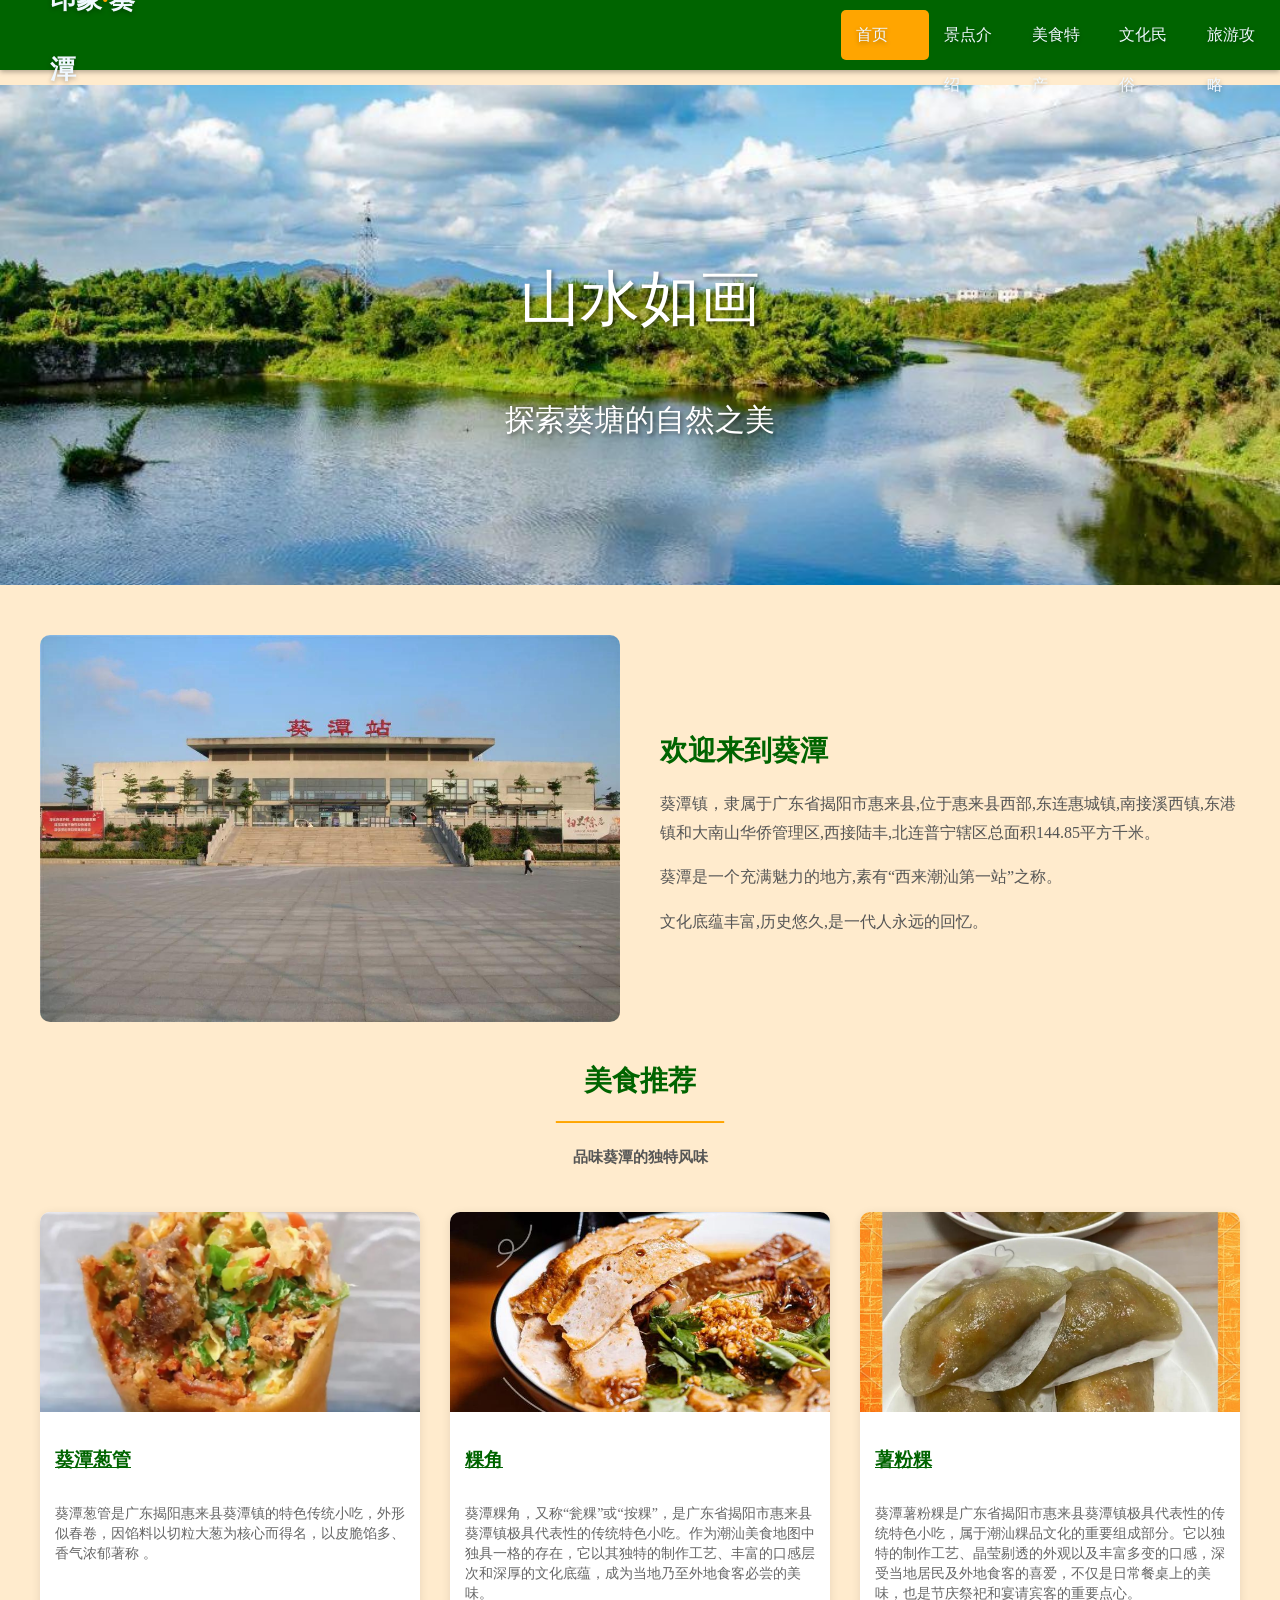
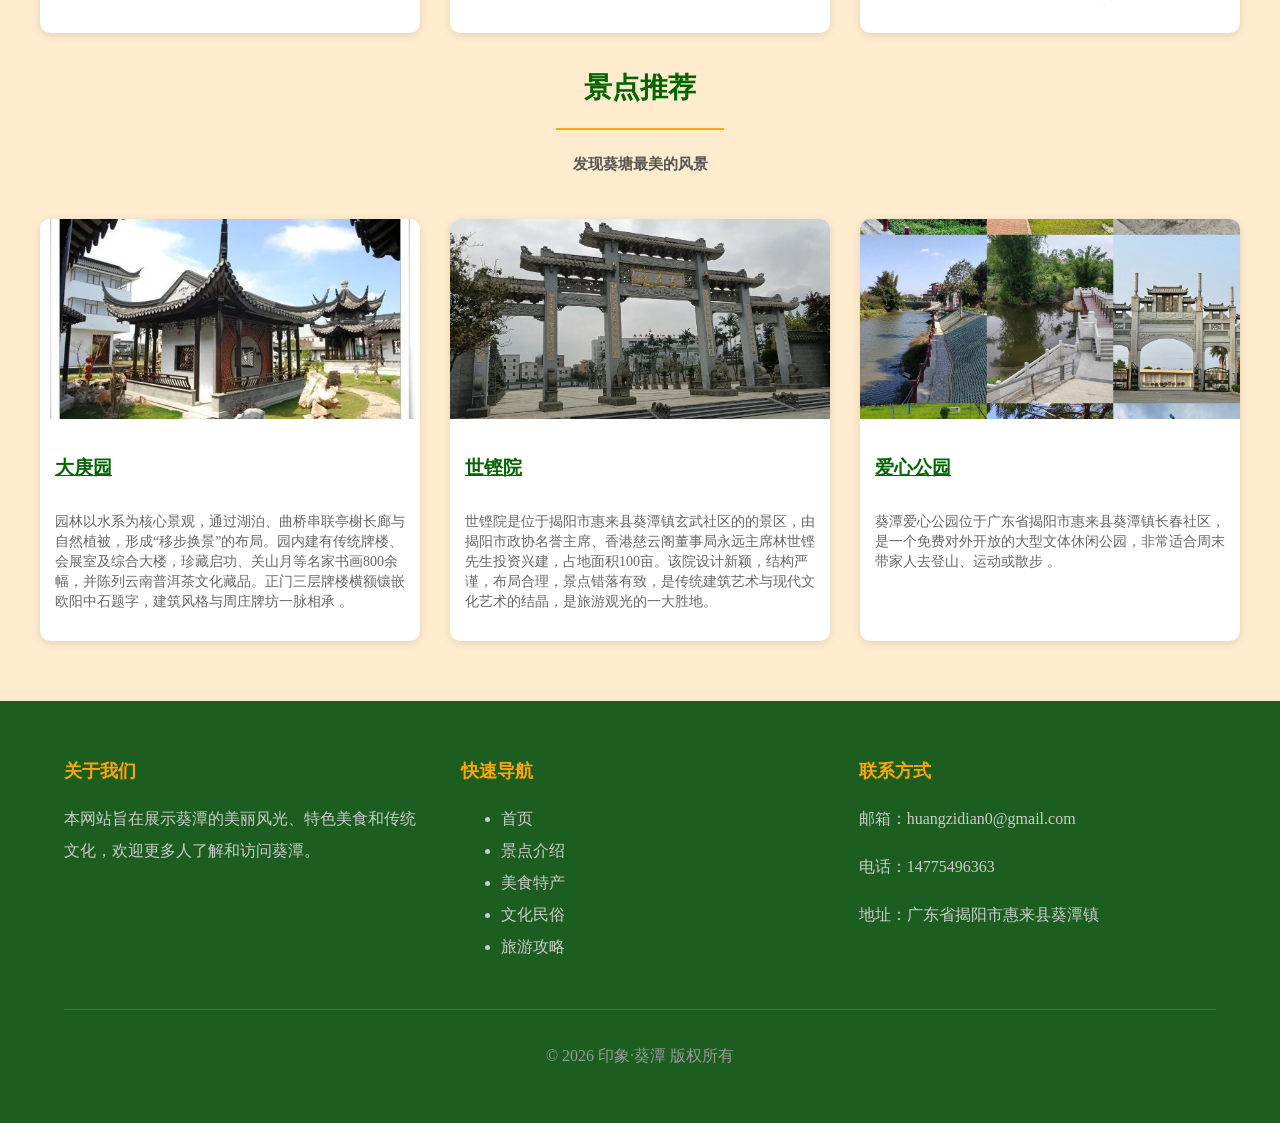
==== index.html @ 5d6b2a7b "初始提交：HTML实训项目" ====
<!DOCTYPE html>
<html lang="zh-CN">
<head>
    <meta charset="UTF-8">
    <title>我的家乡</title>
    <link rel="stylesheet" type="text/css" href="./css/css.css">
</head>
<body>
    <header id="header">
        <div class="nav">
            <div class="logo"><span>印象</span><span class="dot">·</span><span>葵潭</span></div>
            <a href="index.html" class="nav_font1">首页</a>
            <a href="attractions.html" class="nav_font">景点介绍</a>
            <a href="food.html" class="nav_font">美食特产</a>
            <a href="culture.html" class="nav_font">文化民俗</a>
            <a href="travel.html" class="nav_font">旅游攻略</a>
        </div>
    </header>

    <main>
        <section class="banner" id="banner">
            <div>
                <p class="img_font1">&nbsp;山水如画</p>
                <p class="img_font2">探索葵塘的自然之美</p>
            </div>


        </section>

        <section class="intro">
            <div class="intro-img">
                <img src="./img/图4.jpg" alt="家乡">
            </div>
            <div class="intro-text">
                <h2>欢迎来到葵潭</h2>
                <p>葵潭镇，隶属于广东省揭阳市惠来县,位于惠来县西部,东连惠城镇,南接溪西镇,东港镇和大南山华侨管理区,西接陆丰,北连普宁辖区总面积144.85平方千米。</p>
                <p>葵潭是一个充满魅力的地方,素有“西来潮汕第一站”之称。</p>
                <p>文化底蕴丰富,历史悠久,是一代人永远的回忆。</p>
            </div>
        </section>

        <section class="scenic">
            <div>
                <p>美食推荐</p>
                <p class="fufu">&nbsp;——————&nbsp;</p>
                <p class="food_font">品味葵潭的独特风味</p>
            </div>
        </section>

        
    <div class="cards">
        <div class="card">
            <img src="./img/cong.jpg" alt="dagengyuan">
            <h3><a href="./food.html">葵潭葱管</a></h3>
            <p>葵潭葱管是广东揭阳惠来县葵潭镇的特色传统小吃，外形似春卷，因馅料以‌切粒大葱‌为核心而得名，以皮脆馅多、香气浓郁著称 。‌</p>
        </div>
        <div class="card">
            <img src="./img/jiao.jpg" alt="shi">
            <h3><a href="./food.html">粿角</a></h3>
            <p>葵潭粿角，又称“瓮粿”或“按粿”，是广东省揭阳市惠来县葵潭镇极具代表性的传统特色小吃。作为潮汕美食地图中独具一格的存在，它以其独特的制作工艺、丰富的口感层次和深厚的文化底蕴，成为当地乃至外地食客必尝的美味。</p>
        </div>
        <div class="card">
            <img src="./img/shu.jpg" alt="aixing">
            <h3><a href="./food.html">薯粉粿</a></h3>
            <p>葵潭薯粉粿是广东省揭阳市惠来县葵潭镇极具代表性的传统特色小吃，属于潮汕粿品文化的重要组成部分。它以独特的制作工艺、晶莹剔透的外观以及丰富多变的口感，深受当地居民及外地食客的喜爱，不仅是日常餐桌上的美味，也是节庆祭祀和宴请宾客的重要点心。‌‌‌</p>
         </div>
        </div>
    </section>

        <section class="food">
            <div>
                <p>景点推荐</p>
                <p class="fufu">&nbsp;——————&nbsp;</p>
                <p class="scenic_font">发现葵塘最美的风景</p>
            </div>
        </section>
    <div class="cards">
        <div class="card">
            <img src="./img/大园.webp" alt="dagengyuan">
            <h3><a href="attractions.html">大庚园</a></h3>
            <p>园林以水系为核心景观，通过湖泊、曲桥串联亭榭长廊与自然植被，形成“移步换景”的布局。园内建有传统牌楼、会展室及综合大楼，珍藏启功、关山月等名家书画800余幅，并陈列云南普洱茶文化藏品。正门三层牌楼横额镶嵌欧阳中石题字，建筑风格与周庄牌坊一脉相承 。</p>
        </div>
        <div class="card">
            <img src="./img/世.jpg" alt="shi">
            <h3><a href="attractions.html">世铿院</a></h3>
            <p>世铿院是位于揭阳市惠来县葵潭镇玄武社区的的景区，由揭阳市政协名誉主席、香港慈云阁董事局永远主席林世铿先生投资兴建，占地面积100亩。该院设计新颖，结构严谨，布局合理，景点错落有致，是传统建筑艺术与现代文化艺术的结晶，是旅游观光的一大胜地。</p>
        </div>
        <div class="card">
            <img src="./img/爱心公园.jpeg" alt="aixing">
            <h3><a href="attractions.html">爱心公园</a></h3>
            <p>葵潭爱心公园‌位于‌广东省揭阳市惠来县葵潭镇长春社区‌，是一个‌免费对外开放‌的大型文体休闲公园，非常适合周末带家人去登山、运动或散步 。‌‌‌</p>
         </div>
        </div>
    </section>

    </main>

    <footer id="footer">
        <div class="footer-content">
            <div class="footer-section">
                <h3>关于我们</h3>
                <p>本网站旨在展示葵潭的美丽风光、特色美食和传统文化，欢迎更多人了解和访问葵潭。</p>
            </div>
            <div class="footer-section">
                <h3>快速导航</h3>
                <ul>
                    <li><a href="index.html">首页</a></li>
                    <li><a href="attractions.html">景点介绍</a></li>
                    <li><a href="food.html">美食特产</a></li>
                    <li><a href="culture.html">文化民俗</a></li>
                    <li><a href="travel.html">旅游攻略</a></li>
                </ul>
            </div>
            <div class="footer-section">
                <h3>联系方式</h3>
                <p>邮箱：huangzidian0@gmail.com</p>
                <p>电话：14775496363</p>
                <p>地址：广东省揭阳市惠来县葵潭镇</p>
            </div>
        </div>
        <div class="footer-bottom">
            <p>&copy; 2026 印象·葵潭 版权所有</p>
        </div>
    </footer>

    <script src="./JavaScript/js.js"></script>
</body>
</html>
---- css/css.css ----
body{
    margin: 0;
    padding: 0;
    height: 2700px;
    overflow: auto;
    background-color: blanchedalmond;
}
a {
    color: inherit;
}

.nav{
    display: flex;
    align-items: center;
    width: 100%;
    height: 70px;
    background-color: darkgreen;
    box-shadow: 0 2px 5px rgba(0,0,0,0.3);
    position: fixed;
    top: 0;
    left: 0;
    z-index: 9999;
}
.dot{
    color: orange;
}
.logo{
    padding: 0 50px;
    line-height: 70px;
    color: aliceblue;
    font-size: 26px;
    font-weight: 700;
    text-shadow: 0 2px 5px rgba(0,0,0,0.3);
}
.nav_font{
    text-shadow:0 2px 5px rgba(0,0,0,0.3) ;
    width: 70px;
    height: 50px;
    color: aliceblue;
    font-size: 16px;
    text-decoration: none;
    padding: 0 15px;
    line-height: 50px;
    border: 1px solid none;
    border-radius: 5px;
    transition-property: all;
    transition-duration: 0.5s;
}
.nav_font1{
    text-shadow:0 2px 5px rgba(0,0,0,0.3) ;
    width: 70px;
    height: 50px;
    background-color: orange;
    color: aliceblue;
    font-size: 16px;
    text-decoration: none;
    padding: 0 15px;
    margin-left: 650px;
    line-height: 50px;
    border: 1px solid none;
    border-radius: 5px;
}
.nav_font:hover{
    background-color: orange;
}
main{
    padding-top: 70px;
}
.banner{
    margin-top: 15px;
    height: 500px;
    width: 100%;
    position: relative;
    background-image:url("../img/图1.jpg");
    background-repeat: no-repeat;
    background-size: cover;
    background-position: center;
    display: flex;
    justify-content: center;
    align-items: center;
}

.img_font1{
    font-size: 60px;
    color: white;
    text-shadow:2px 2px 4px rgba(0,0,0,0.5);
}
.img_font2{
    font-size: 30px;
    color: white;
    margin-top: 5px;
    text-shadow:2px 2px 4px rgba(0,0,0,0.5);
}
.intro {
    display: flex;
    gap: 40px;
    align-items: center;
    max-width: 1200px;
    margin: 50px auto;
    padding: 0 20px;
}
.intro-img {
    flex: 1;
}
.intro-img img {
    width: 100%;
    border-radius: 10px;
}
.intro-text {
    flex: 1;
}
.intro-text h2 {
    font-size: 28px;
    color: darkgreen;
    margin-bottom: 20px;
}
.intro-text p {
    font-size: 16px;
    line-height: 1.8;
    color: #555;
    margin-bottom: 15px;
}
.scenic{
    color: darkgreen;
    line-height: 10px;
    text-align: center;
    font-size: 28px;
    font-weight: 700;
}
.fufu{
    color: orange;
}
.scenic_font{
    font-size: 15px;
    color: #555;
}
.cards {
    display: flex;
    gap: 30px;
    max-width: 1200px;
    margin: 50px auto;
    padding: 0 20px;
}
.card {
    flex: 1;
    background: white;
    border-radius: 10px;
    overflow: hidden;
    box-shadow: 0 2px 10px rgba(0,0,0,0.1);
    line-height: 20px;
}
.card img {
    width: 100%;
    height: 200px;
    object-fit: cover;
}
.card h3 {
    padding: 15px;
    color: darkgreen;
}
.card p {
    padding: 0 15px 15px;
    color: #666;
    font-size: 14px;
}
.food{
    color: darkgreen;
    line-height: 10px;
    text-align: center;
    font-size: 28px;
    font-weight: 700;
}
.fufu{
    color: orange;
}
.food_font{
    font-size: 15px;
    color: #555;
}
#footer{
    background: #1B5E20;
    color: white;
    padding: 40px 5%;
    margin-top: 60px;
}
.footer-content{
    max-width: 1200px;
    margin: 0 auto;
    display: flex;
    gap: 40px;
}
.footer-section{
    flex: 1;
}
.footer-section h3{
    color: orange;
    margin-bottom: 20px;
    font-size: 18px;
}
.footer-section p,
.footer-section li{
    color: #ccc;
    line-height: 2;
}
.footer-section a{
    color: #ccc;
    text-decoration: none;
}
.footer-section a:hover{
    color: orange;
}
.footer-bottom{
    text-align: center;
    padding-top: 20px;
    border-top: 1px solid #2E7D32;
    margin-top: 30px;
    color: #999;
}
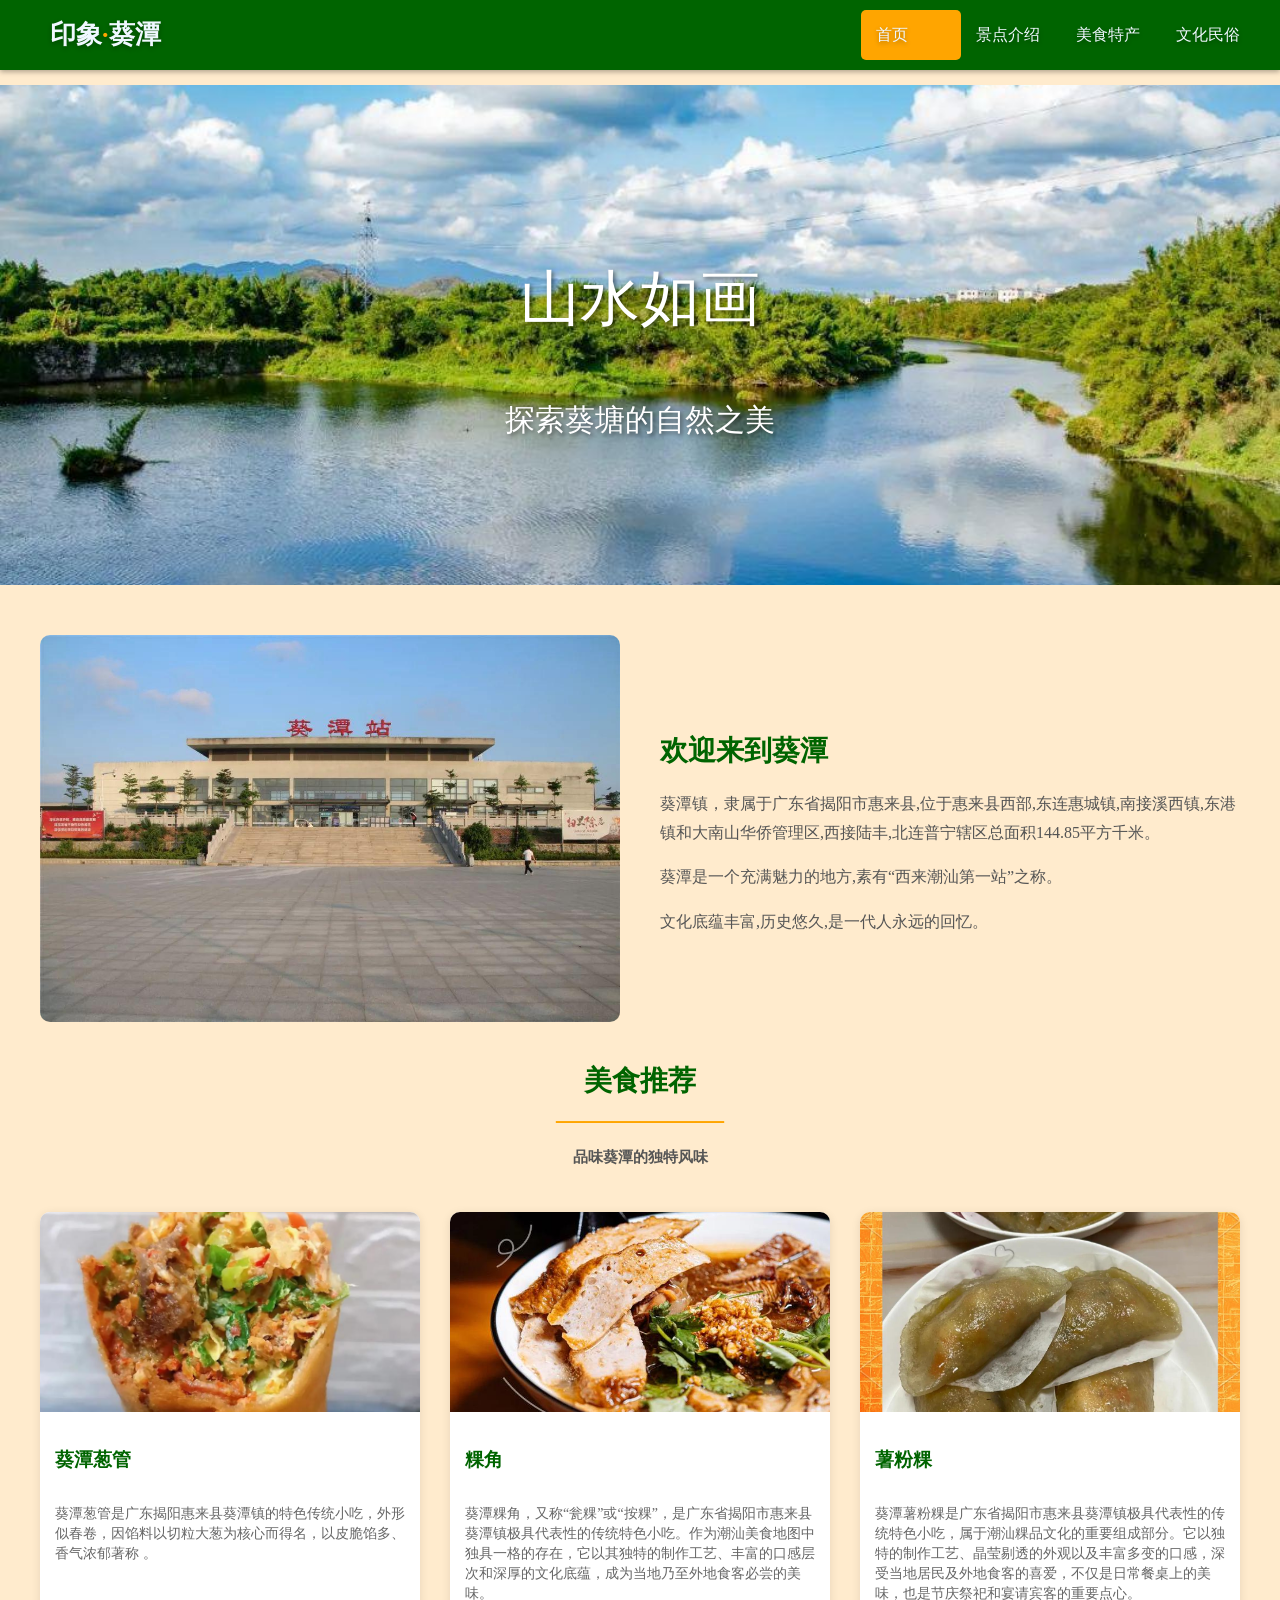
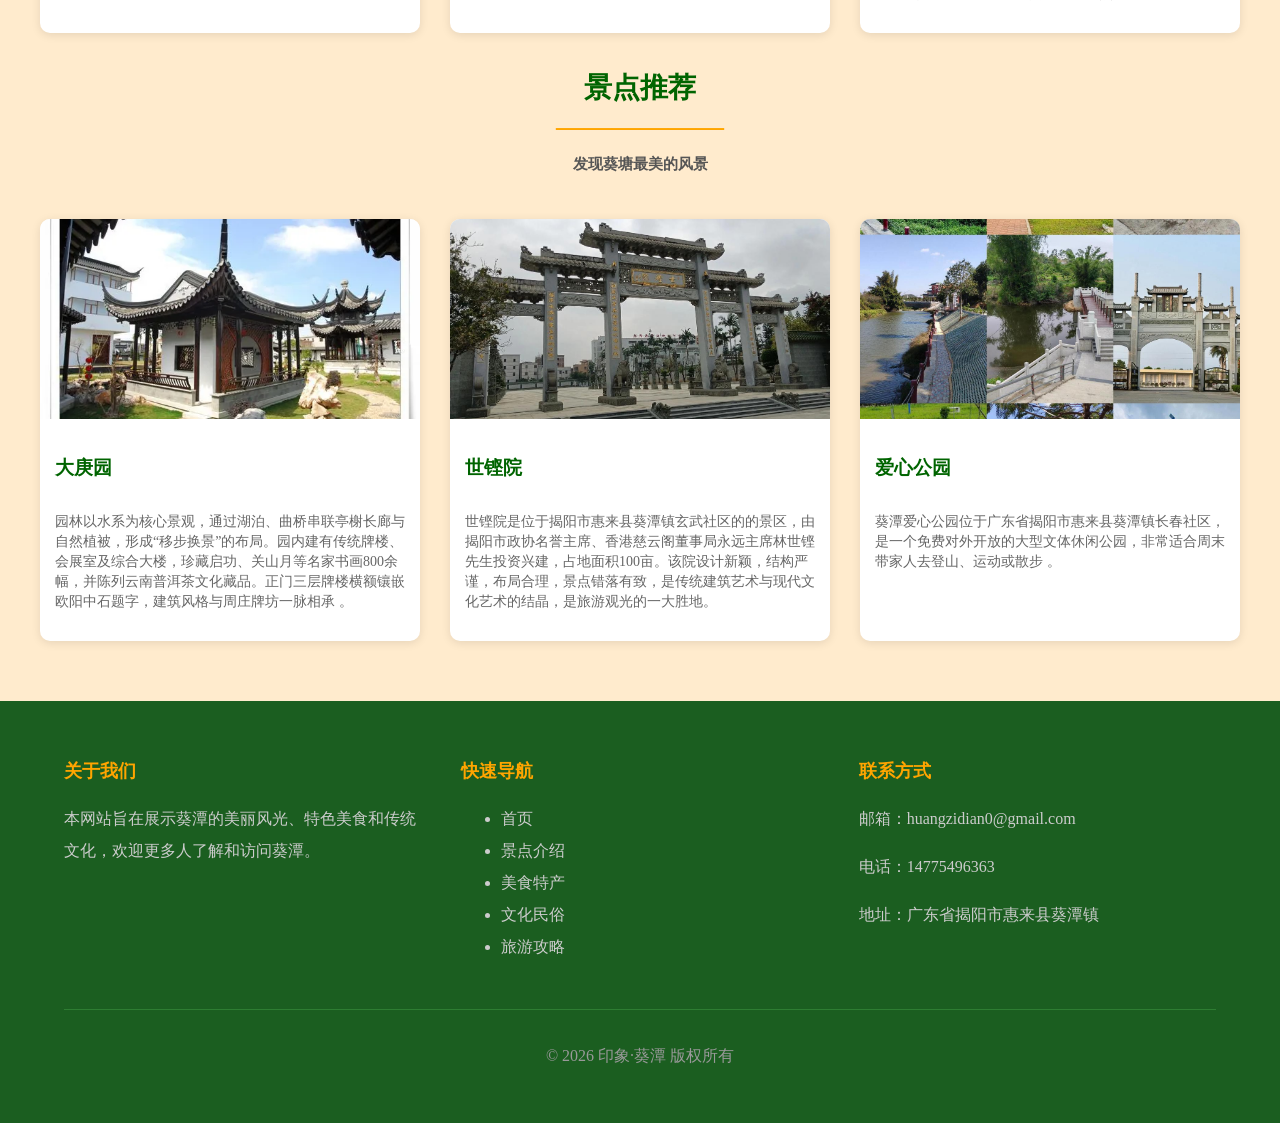
==== commit a0ed05dd: "Final commit: 项目完成" ====
--- a/index.html
+++ b/index.html
@@ -3,17 +3,17 @@
 <head>
     <meta charset="UTF-8">
     <title>我的家乡</title>
-    <link rel="stylesheet" type="text/css" href="./css/css.css">
+    <link rel="stylesheet" type="text/css" href="./css/css1.css">
 </head>
 <body>
     <header id="header">
         <div class="nav">
-            <div class="logo"><span>印象</span><span class="dot">·</span><span>葵潭</span></div>
+            <div class="logo"><span><a href="index.html">印象</a></span><span class="dot"><a href="index.html">·</a></span><span><a href="index.html">葵潭</a></span></div>
             <a href="index.html" class="nav_font1">首页</a>
             <a href="attractions.html" class="nav_font">景点介绍</a>
             <a href="food.html" class="nav_font">美食特产</a>
             <a href="culture.html" class="nav_font">文化民俗</a>
-            <a href="travel.html" class="nav_font">旅游攻略</a>
+            
         </div>
     </header>
 
--- a/css/css1.css
+++ b/css/css1.css
@@ -0,0 +1,219 @@
+body{
+    margin: 0;
+    padding: 0;
+    height: 2700px;
+    overflow: auto;
+    background-color: blanchedalmond;
+}
+a {
+    color: inherit;
+    text-decoration: none;
+}
+
+.nav{
+    display: flex;
+    align-items: center;
+    width: 100%;
+    height: 70px;
+    background-color: darkgreen;
+    box-shadow: 0 2px 5px rgba(0,0,0,0.3);
+    position: fixed;
+    top: 0;
+    left: 0;
+    z-index: 9999;
+}
+.dot{
+    color: orange;
+}
+.logo{
+    padding: 0 50px;
+    line-height: 70px;
+    color: aliceblue;
+    font-size: 26px;
+    font-weight: 700;
+    text-shadow: 0 2px 5px rgba(0,0,0,0.3);
+}
+.nav_font{
+    text-shadow:0 2px 5px rgba(0,0,0,0.3) ;
+    width: 70px;
+    height: 50px;
+    color: aliceblue;
+    font-size: 16px;
+    text-decoration: none;
+    padding: 0 15px;
+    line-height: 50px;
+    border: 1px solid none;
+    border-radius: 5px;
+    transition-property: all;
+    transition-duration: 0.5s;
+}
+.nav_font1{
+    text-shadow:0 2px 5px rgba(0,0,0,0.3) ;
+    width: 70px;
+    height: 50px;
+    background-color: orange;
+    color: aliceblue;
+    font-size: 16px;
+    text-decoration: none;
+    padding: 0 15px;
+    margin-left: 650px;
+    line-height: 50px;
+    border: 1px solid none;
+    border-radius: 5px;
+}
+.nav_font:hover{
+    background-color: orange;
+}
+main{
+    padding-top: 70px;
+}
+.banner{
+    margin-top: 15px;
+    height: 500px;
+    width: 100%;
+    position: relative;
+    background-image:url("../img/图1.jpg");
+    background-repeat: no-repeat;
+    background-size: cover;
+    background-position: center;
+    display: flex;
+    justify-content: center;
+    align-items: center;
+}
+
+.img_font1{
+    font-size: 60px;
+    color: white;
+    text-shadow:2px 2px 4px rgba(0,0,0,0.5);
+}
+.img_font2{
+    font-size: 30px;
+    color: white;
+    margin-top: 5px;
+    text-shadow:2px 2px 4px rgba(0,0,0,0.5);
+}
+.intro {
+    display: flex;
+    gap: 40px;
+    align-items: center;
+    max-width: 1200px;
+    margin: 50px auto;
+    padding: 0 20px;
+}
+.intro-img {
+    flex: 1;
+}
+.intro-img img {
+    width: 100%;
+    border-radius: 10px;
+}
+.intro-text {
+    flex: 1;
+}
+.intro-text h2 {
+    font-size: 28px;
+    color: darkgreen;
+    margin-bottom: 20px;
+}
+.intro-text p {
+    font-size: 16px;
+    line-height: 1.8;
+    color: #555;
+    margin-bottom: 15px;
+}
+.scenic{
+    color: darkgreen;
+    line-height: 10px;
+    text-align: center;
+    font-size: 28px;
+    font-weight: 700;
+}
+.fufu{
+    color: orange;
+}
+.scenic_font{
+    font-size: 15px;
+    color: #555;
+}
+.cards {
+    display: flex;
+    gap: 30px;
+    max-width: 1200px;
+    margin: 50px auto;
+    padding: 0 20px;
+}
+.card {
+    flex: 1;
+    background: white;
+    border-radius: 10px;
+    overflow: hidden;
+    box-shadow: 0 2px 10px rgba(0,0,0,0.1);
+    line-height: 20px;
+}
+.card img {
+    width: 100%;
+    height: 200px;
+    object-fit: cover;
+}
+.card h3 {
+    padding: 15px;
+    color: darkgreen;
+}
+.card p {
+    padding: 0 15px 15px;
+    color: #666;
+    font-size: 14px;
+}
+.food{
+    color: darkgreen;
+    line-height: 10px;
+    text-align: center;
+    font-size: 28px;
+    font-weight: 700;
+}
+.fufu{
+    color: orange;
+}
+.food_font{
+    font-size: 15px;
+    color: #555;
+}
+#footer{
+    background: #1B5E20;
+    color: white;
+    padding: 40px 5%;
+    margin-top: 60px;
+}
+.footer-content{
+    max-width: 1200px;
+    margin: 0 auto;
+    display: flex;
+    gap: 40px;
+}
+.footer-section{
+    flex: 1;
+}
+.footer-section h3{
+    color: orange;
+    margin-bottom: 20px;
+    font-size: 18px;
+}
+.footer-section p,
+.footer-section li{
+    color: #ccc;
+    line-height: 2;
+}
+.footer-section a{
+    color: #ccc;
+    text-decoration: none;
+}
+.footer-section a:hover{
+    color: orange;
+}
+.footer-bottom{
+    text-align: center;
+    padding-top: 20px;
+    border-top: 1px solid #2E7D32;
+    margin-top: 30px;
+    color: #999;
+}
